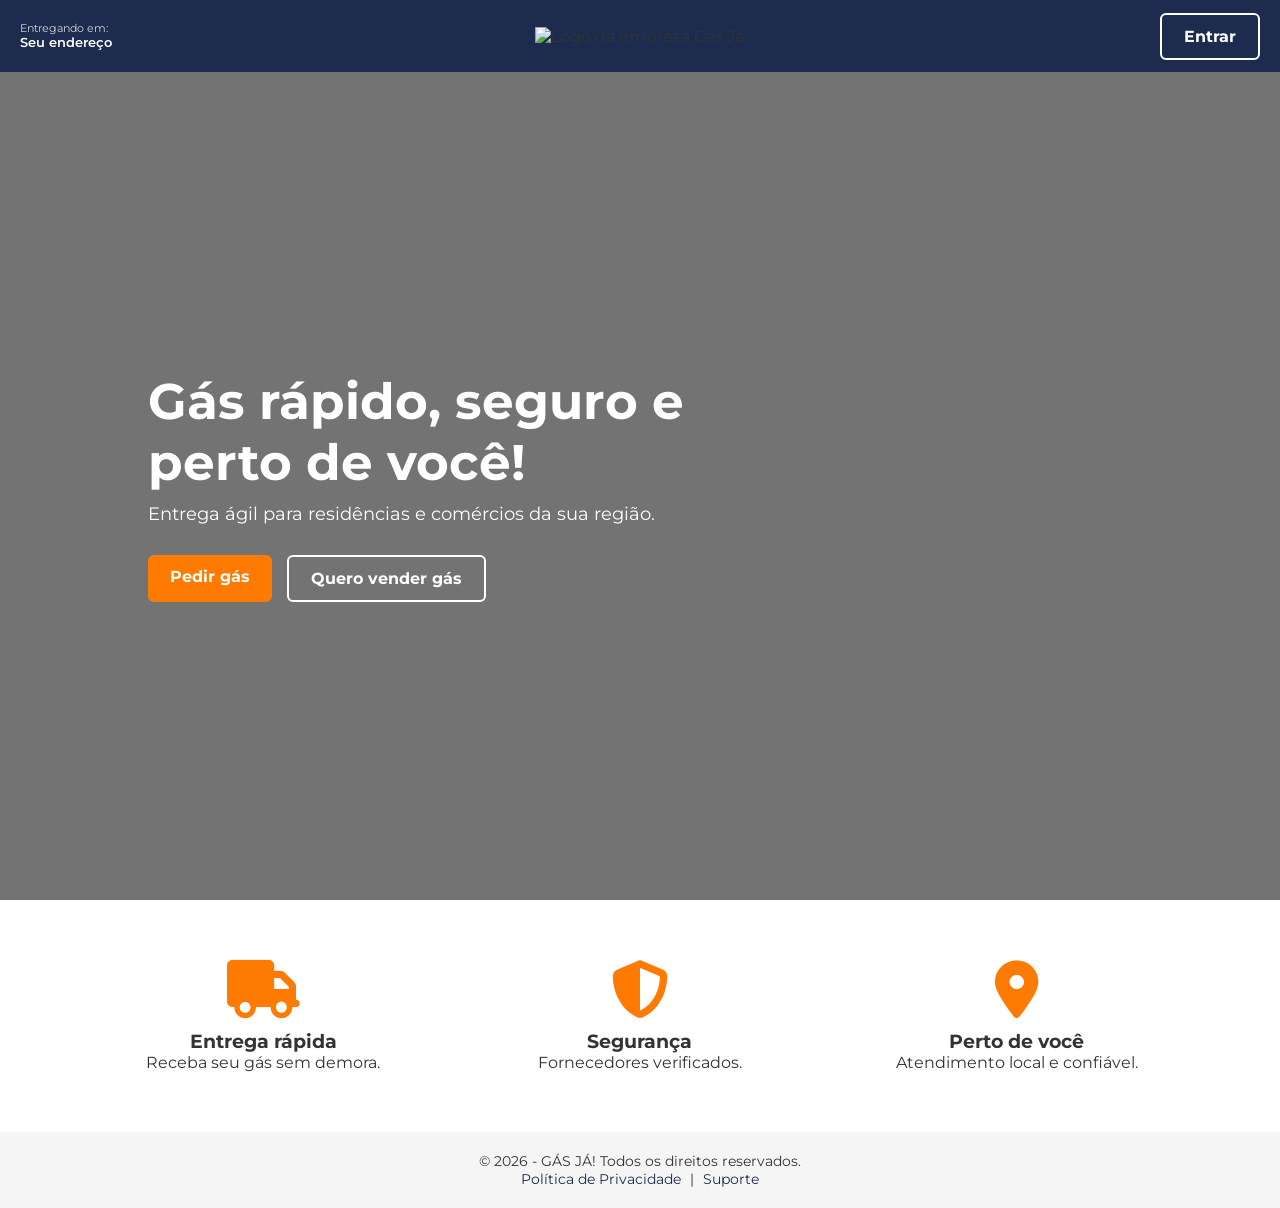
==== index.html @ dfd77b7c "index.html" ====
<!DOCTYPE html>
<html lang="pt-BR">
<head>
     <meta charset="UTF-8">
    <meta name="viewport" content="width=device-width, initial-scale=1.0">
    <title>GÁS JÁ!</title>
    <link rel="stylesheet" href="css/style.css">
    <link rel="shortcut icon" href="" type="image/x-icon">
    <link rel="stylesheet" href="https://cdnjs.cloudflare.com/ajax/libs/font-awesome/6.5.1/css/all.min.css">
</head>

<body>

  <!-- HEADER -->
  <header class="header">
    <div class="header-left">
      <p class="location-label">Entregando em:</p>
      <p class="location-value" id="locationValue">Seu endereço</p>
    </div>

    <div class="header-center">
      <img src="imagens/logo total laranja.svg" alt="Logo da empresa Gás Já" class="logo-img">
    </div>

    <div class="header-right">
      <a href="login.html" class="btn btn-secondary">Entrar</a>
    </div>
  </header>

  <main>
    <!-- HERO -->
    <section class="hero">
      <div class="hero-overlay">
        <div class="hero-content">
          <h1>Gás rápido, seguro e perto de você!</h1>
          <p>Entrega ágil para residências e comércios da sua região.</p>

          <div class="hero-buttons">
            <a href="cadastro-cliente.html" class="btn btn-primary" id="btn-pedir">Pedir gás</a>
            <a href="cadastro-fornecedor.html" class="btn btn-secondary" id="btn-vender">Quero vender gás</a>
          </div>
        </div>
      </div>
    </section>

  <!-- BENEFÍCIOS -->
  <section class="benefits">
    <div class="container benefits-grid">

      <!-- Entrega rápida -->
      <div class="benefit">
        <i class="fas fa-truck icon"></i>
        <h3>Entrega rápida</h3>
        <p>Receba seu gás sem demora.</p>
      </div>

      <!-- Segurança -->
      <div class="benefit">
        <i class="fas fa-shield-alt icon"></i>
        <h3>Segurança</h3>
        <p>Fornecedores verificados.</p>
      </div>

      <!-- Localização -->
      <div class="benefit">
        <i class="fas fa-map-marker-alt icon"></i>
        <h3>Perto de você</h3>
        <p>Atendimento local e confiável.</p>
      </div>

    </div>
  </section>
</main>
  <!-- FOOTER -->
  <footer class="footer">
    <div class="container">
      <p>© 2026 - GÁS JÁ! Todos os direitos reservados.</p>
      <nav>
        <a href="/privacidade">Política de Privacidade</a> |
        <a href="/suporte">Suporte</a>
      </nav>
    </div>
  </footer>
<script src="js/app.js"></script>
</body>
</html>
---- css/style.css ----
@import url('https://fonts.googleapis.com/css2?family=M+PLUS+Rounded+1c:wght@500;700;800&family=Montserrat:ital,wght@0,100..900;1,100..900&display=swap');

/* RESET */
* {
  margin: 0;
  padding: 0;
  box-sizing: border-box;
}

/* VARIÁVEIS */
:root {
  --azul: #1D2C4E;
  --laranja: #FF7A00;
  --branco: #ffffff;
  --cinza: #f5f5f5;
  --texto: #333333;
}

/* BASE */
body {
  font-family: 'Montserrat', sans-serif;
  color: var(--texto);
  background-color: var(--branco);
}

.container {
  width: 90%;
  max-width: 1100px;
  margin: 0 auto;
}

/* HEADER */
.header {
  background-color: var(--azul);
  height: 72px;
  display: flex;
  align-items: center;
  justify-content: space-between;
  padding: 0 20px;
  box-shadow: 0 1px 0 rgba(255,255,255,0.05);
}

.header-left, .header-center, .header-right {
  flex: 1;
  display: flex;
  align-items: center;
}

.header-center { justify-content: center; }
.header-right { justify-content: flex-end; }
.header-left {
  flex-direction: column;
  align-items: flex-start;
  line-height: 1.2;
}

.location-label {
  color: #fff;
  font-size: 11px;
  opacity: 0.8;
}
.location-value {
  font-weight: 600;
  font-size: 13px;
  color: #fff;
}

.logo-img {
  max-height: 100px;
  width: auto;
}


/* BOTÕES */
.btn {
  display: inline-block;
  padding: 12px 22px;
  border-radius: 6px;
  font-weight: 700;
  text-decoration: none;
  cursor: pointer;
  transition: 0.3s;
}

.btn-primary {
  background-color: var(--laranja);
  color: var(--branco);
}
.btn-primary:hover { opacity: 0.9; }

.btn-secondary {
  border: 2px solid var(--branco);
  color: var(--branco);
}
.btn-secondary:hover {
  background-color: var(--branco);
  color: var(--azul);
}

/* HERO */
.hero {
  background-image: url(../imagens/botijões.png);
  background-size: cover;
  background-position: center;
  min-height: calc(100vh - 72px);
  position: relative;
}
.hero-overlay {
  position: absolute;
  inset: 0;
  background: rgba(0,0,0,0.55);
  display: flex;
  align-items: center;
}
.hero-content {
  color: var(--branco);
  padding: 20px;
  max-width: 600px;
  margin-left: 10%;
}
.hero-content h1 {
  font-size: 50px;
  margin-bottom: 10px;
}
.hero-content h2 {
  font-size: 32px;
  margin-bottom: 10px;
}
.hero-content p {
  font-size: 18px;
  margin-bottom: 30px;
}
.hero-buttons {
  display: flex;
  gap: 15px;
}

/* BENEFÍCIOS */
.benefits {
  padding: 60px 0;
}
.benefits-grid {
  display: grid;
  grid-template-columns: repeat(3, 1fr);
  gap: 30px;
  text-align: center;
}
.icon {
  font-size: 58px;
  color: var(--laranja);
  margin-bottom: 12px;
  transition: transform 0.3s, color 0.3s, filter 0.3s;
}

.benefit:hover .icon {
  transform: scale(1.15) translateY(-3px);
  color: var(--azul);
  filter: drop-shadow(0 4px 6px rgba(0,0,0,0.25));
}

/* FOOTER */
.footer {
  background-color: var(--cinza);
  padding: 20px 0;
  text-align: center;
  font-size: 14px;
}
.footer nav a {
  color: var(--azul);
  margin: 0 5px;
  text-decoration: none;
}
.footer nav a:hover { text-decoration: underline; }
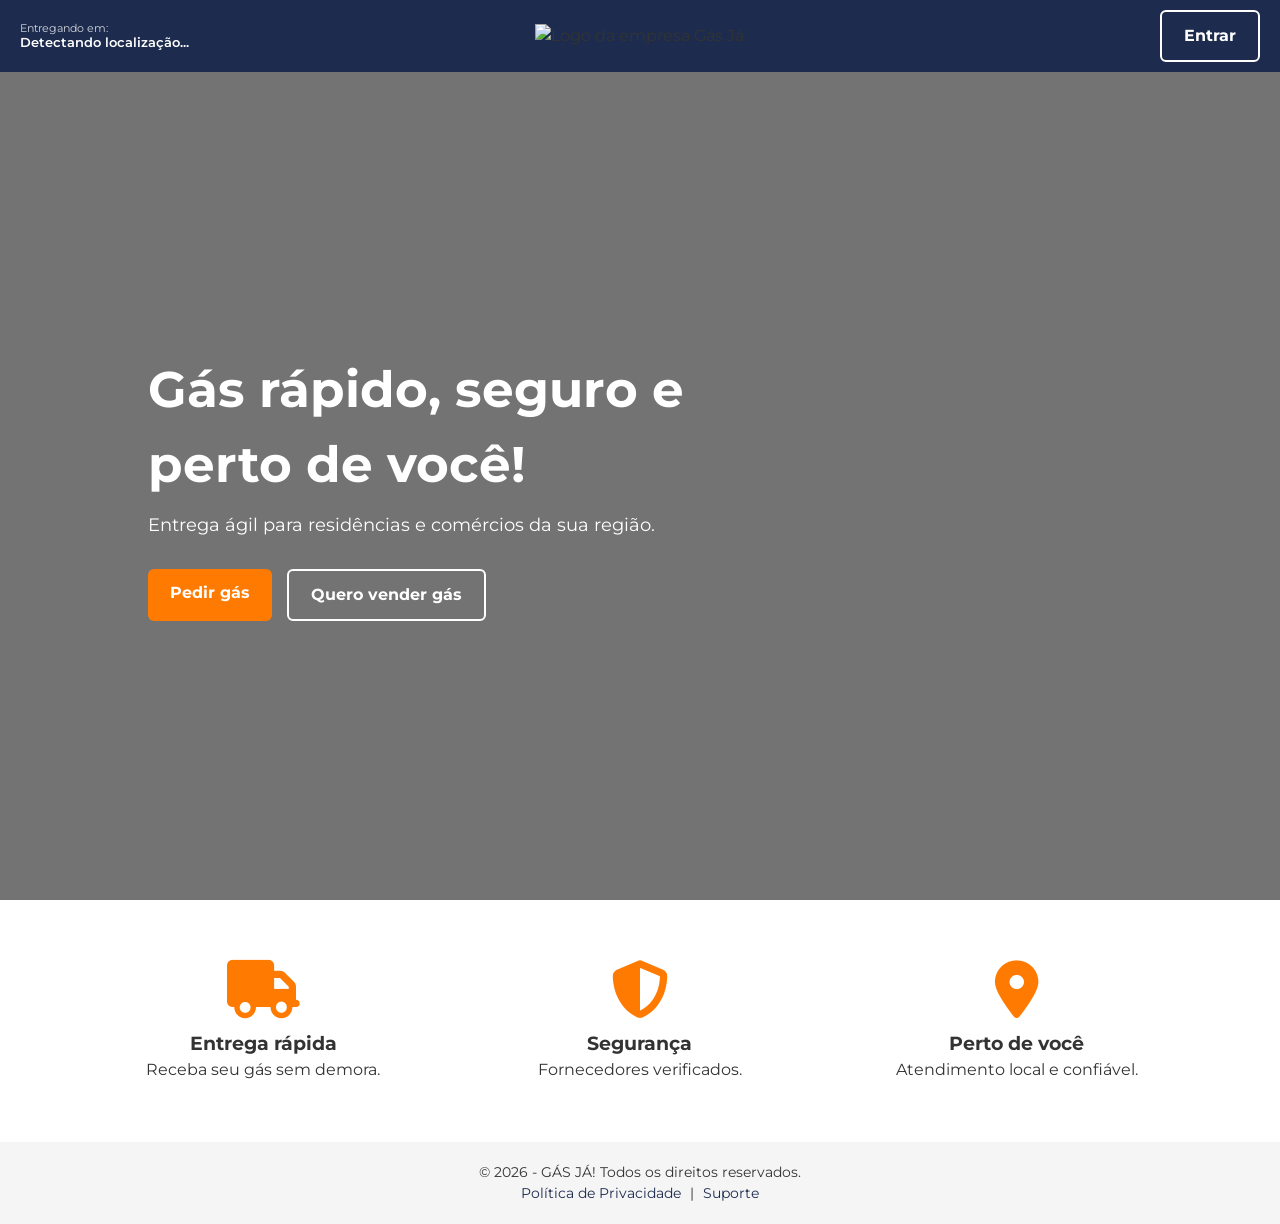
==== commit b3d6448e: "index.html" ====
--- a/index.html
+++ b/index.html
@@ -4,8 +4,11 @@
      <meta charset="UTF-8">
     <meta name="viewport" content="width=device-width, initial-scale=1.0">
     <title>GÁS JÁ!</title>
+
+    <meta name="description" content="Entrega de gás rápida e segura com fornecedores próximos da sua localização.">
+
     <link rel="stylesheet" href="css/style.css">
-    <link rel="shortcut icon" href="" type="image/x-icon">
+    <link rel="shortcut icon" href="imagens/icon.svg" type="image/x-icon">
     <link rel="stylesheet" href="https://cdnjs.cloudflare.com/ajax/libs/font-awesome/6.5.1/css/all.min.css">
 </head>
 
@@ -15,11 +18,11 @@
   <header class="header">
     <div class="header-left">
       <p class="location-label">Entregando em:</p>
-      <p class="location-value" id="locationValue">Seu endereço</p>
+      <p class="location-value" id="locationValue">Detectando localização...</p>
     </div>
 
     <div class="header-center">
-      <img src="imagens/logo total laranja.svg" alt="Logo da empresa Gás Já" class="logo-img">
+      <img src="imagens/logo-gas-ja-laranja.svg" alt="Logo da empresa Gás Já" class="logo-img">
     </div>
 
     <div class="header-right">
@@ -76,8 +79,8 @@
     <div class="container">
       <p>© 2026 - GÁS JÁ! Todos os direitos reservados.</p>
       <nav>
-        <a href="/privacidade">Política de Privacidade</a> |
-        <a href="/suporte">Suporte</a>
+        <a href="#">Política de Privacidade</a> |
+        <a href="#">Suporte</a>
       </nav>
     </div>
   </footer>
--- a/css/style.css
+++ b/css/style.css
@@ -21,6 +21,7 @@
   font-family: 'Montserrat', sans-serif;
   color: var(--texto);
   background-color: var(--branco);
+  line-height: 1.5;
 }
 
 .container {
@@ -79,7 +80,7 @@
   font-weight: 700;
   text-decoration: none;
   cursor: pointer;
-  transition: 0.3s;
+  transition: all 0.3s ease;
 }
 
 .btn-primary {
@@ -99,9 +100,10 @@
 
 /* HERO */
 .hero {
-  background-image: url(../imagens/botijões.png);
+  background-image: url(../imagens/botijoes.png);
   background-size: cover;
   background-position: center;
+  background-repeat: no-repeat;
   min-height: calc(100vh - 72px);
   position: relative;
 }
@@ -171,3 +173,17 @@
   text-decoration: none;
 }
 .footer nav a:hover { text-decoration: underline; }
+
+@media (max-width: 768px) {
+  .benefits-grid {
+    grid-template-columns: 1fr;
+  }
+  .logo-img {
+   max-height: 75px;
+  }
+  .header-right .btn {
+   padding: 8px 14px;
+   font-size: 14px;
+  }
+
+} 
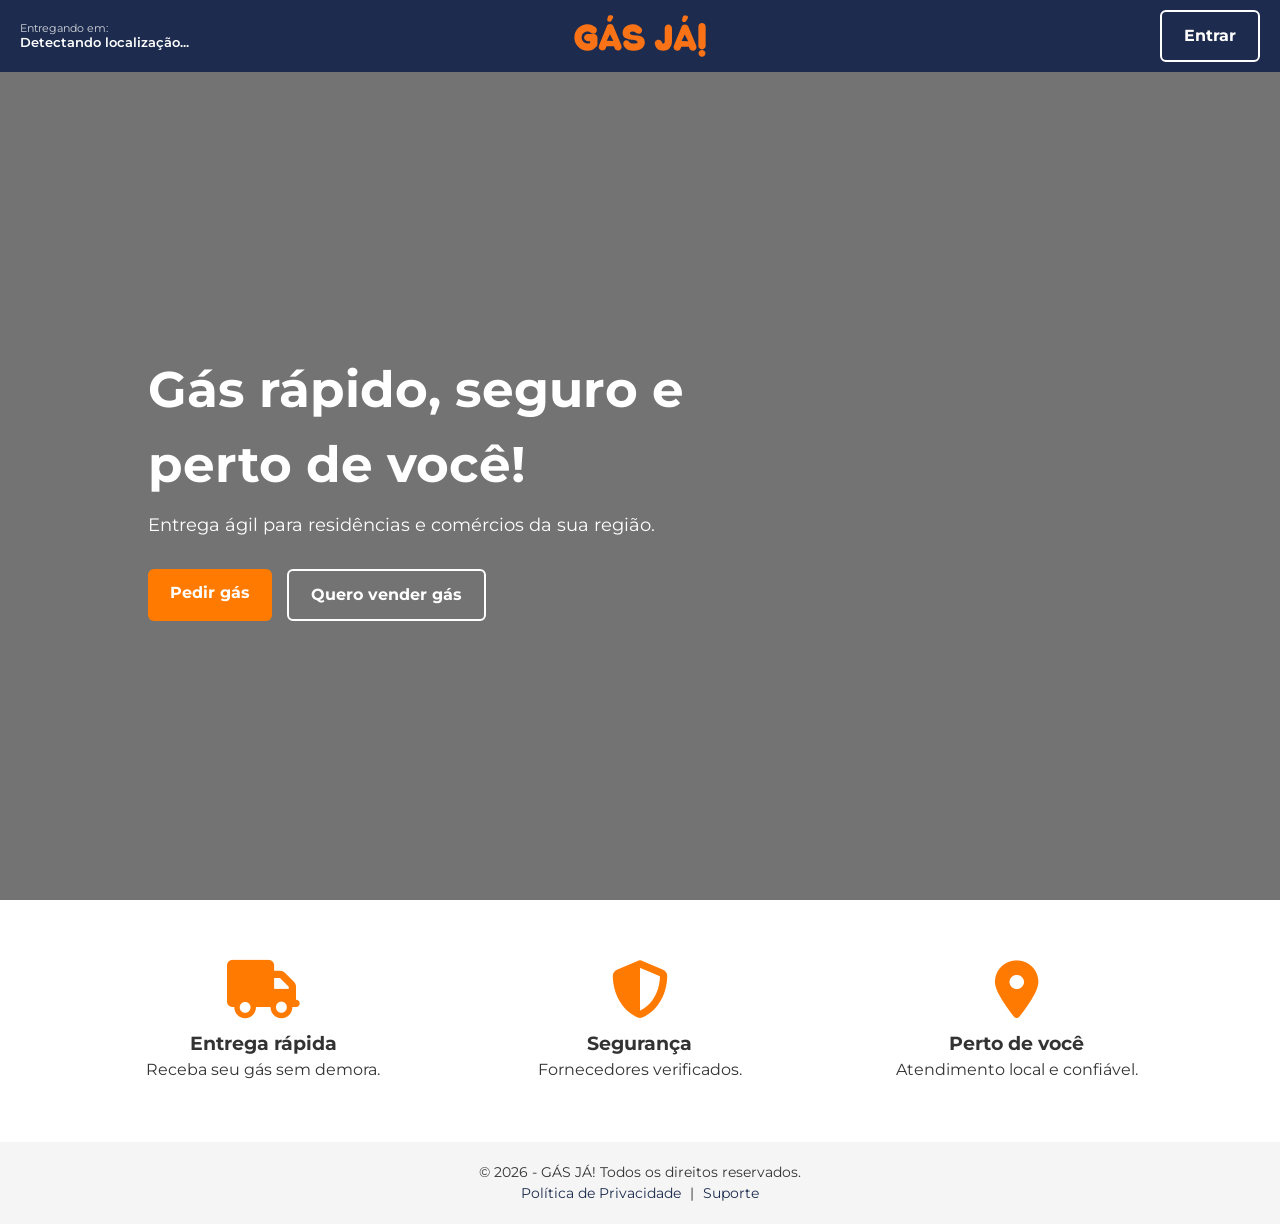
==== commit a1413513: "index.html" ====
--- a/index.html
+++ b/index.html
@@ -22,7 +22,7 @@
     </div>
 
     <div class="header-center">
-      <img src="imagens/logo-gas-ja-laranja.svg" alt="Logo da empresa Gás Já" class="logo-img">
+      <img src="images/logo-gas-ja-laranja.svg" alt="Logo da empresa Gás Já" class="logo-img">
     </div>
 
     <div class="header-right">
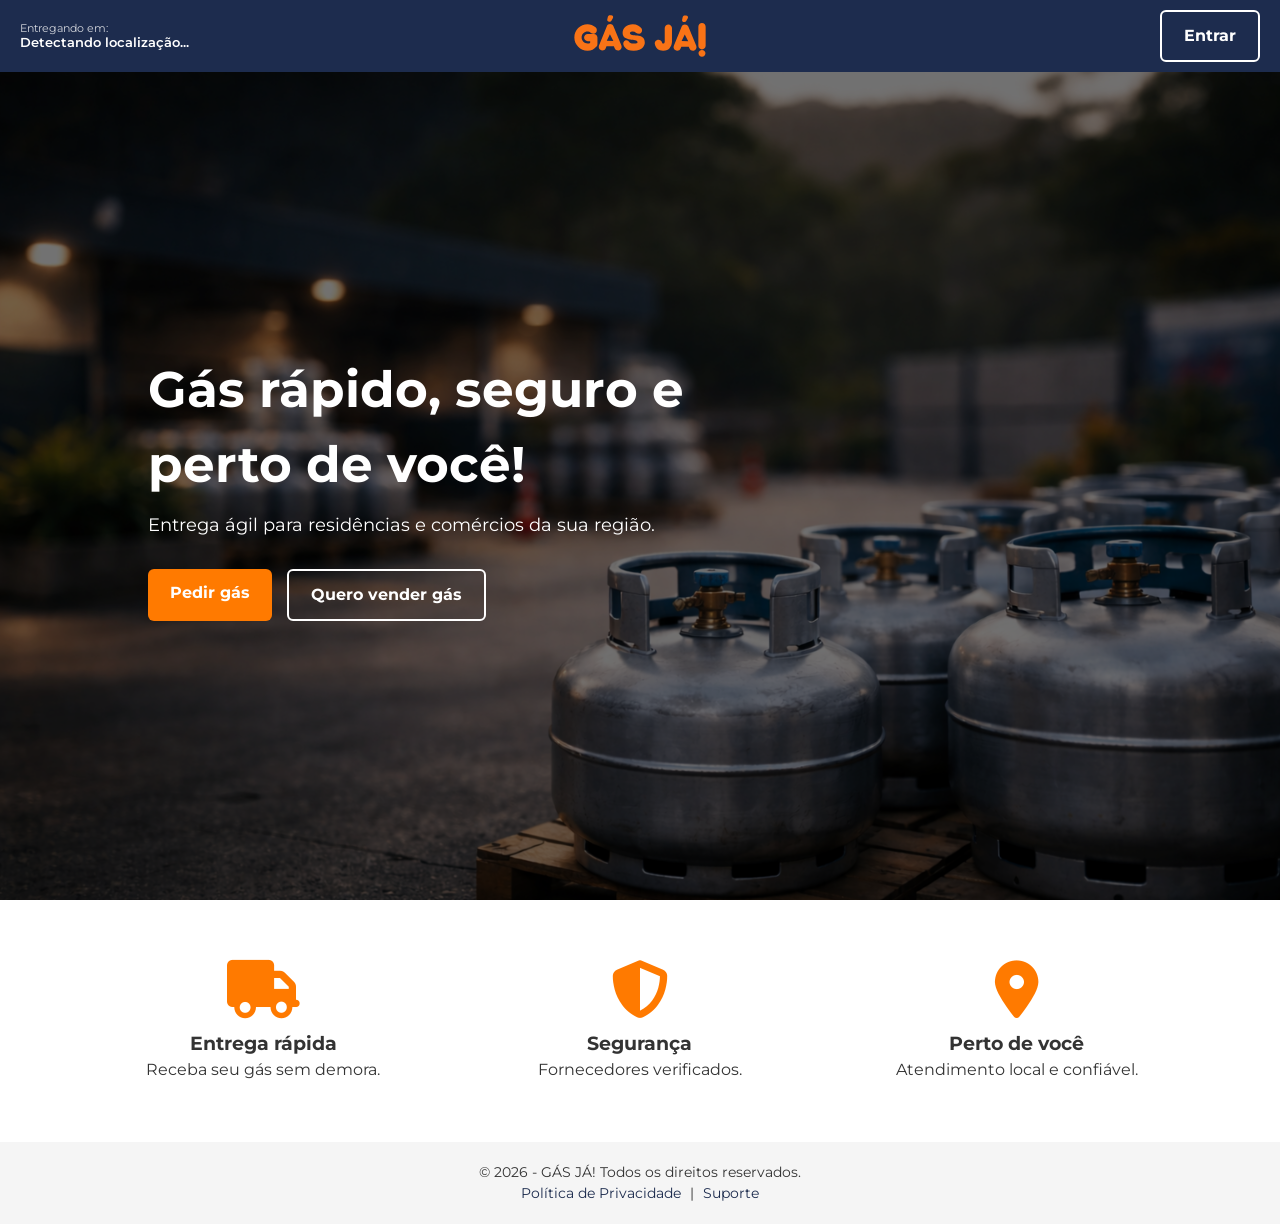
==== commit ea68487d: "index.html" ====
--- a/index.html
+++ b/index.html
@@ -8,7 +8,7 @@
     <meta name="description" content="Entrega de gás rápida e segura com fornecedores próximos da sua localização.">
 
     <link rel="stylesheet" href="css/style.css">
-    <link rel="shortcut icon" href="imagens/icon.svg" type="image/x-icon">
+    <link rel="shortcut icon" href="images/icon.svg" type="image/x-icon">
     <link rel="stylesheet" href="https://cdnjs.cloudflare.com/ajax/libs/font-awesome/6.5.1/css/all.min.css">
 </head>
 
--- a/css/style.css
+++ b/css/style.css
@@ -100,7 +100,7 @@
 
 /* HERO */
 .hero {
-  background-image: url(../imagens/botijoes.png);
+  background-image: url(../images/botijoes.png);
   background-size: cover;
   background-position: center;
   background-repeat: no-repeat;
